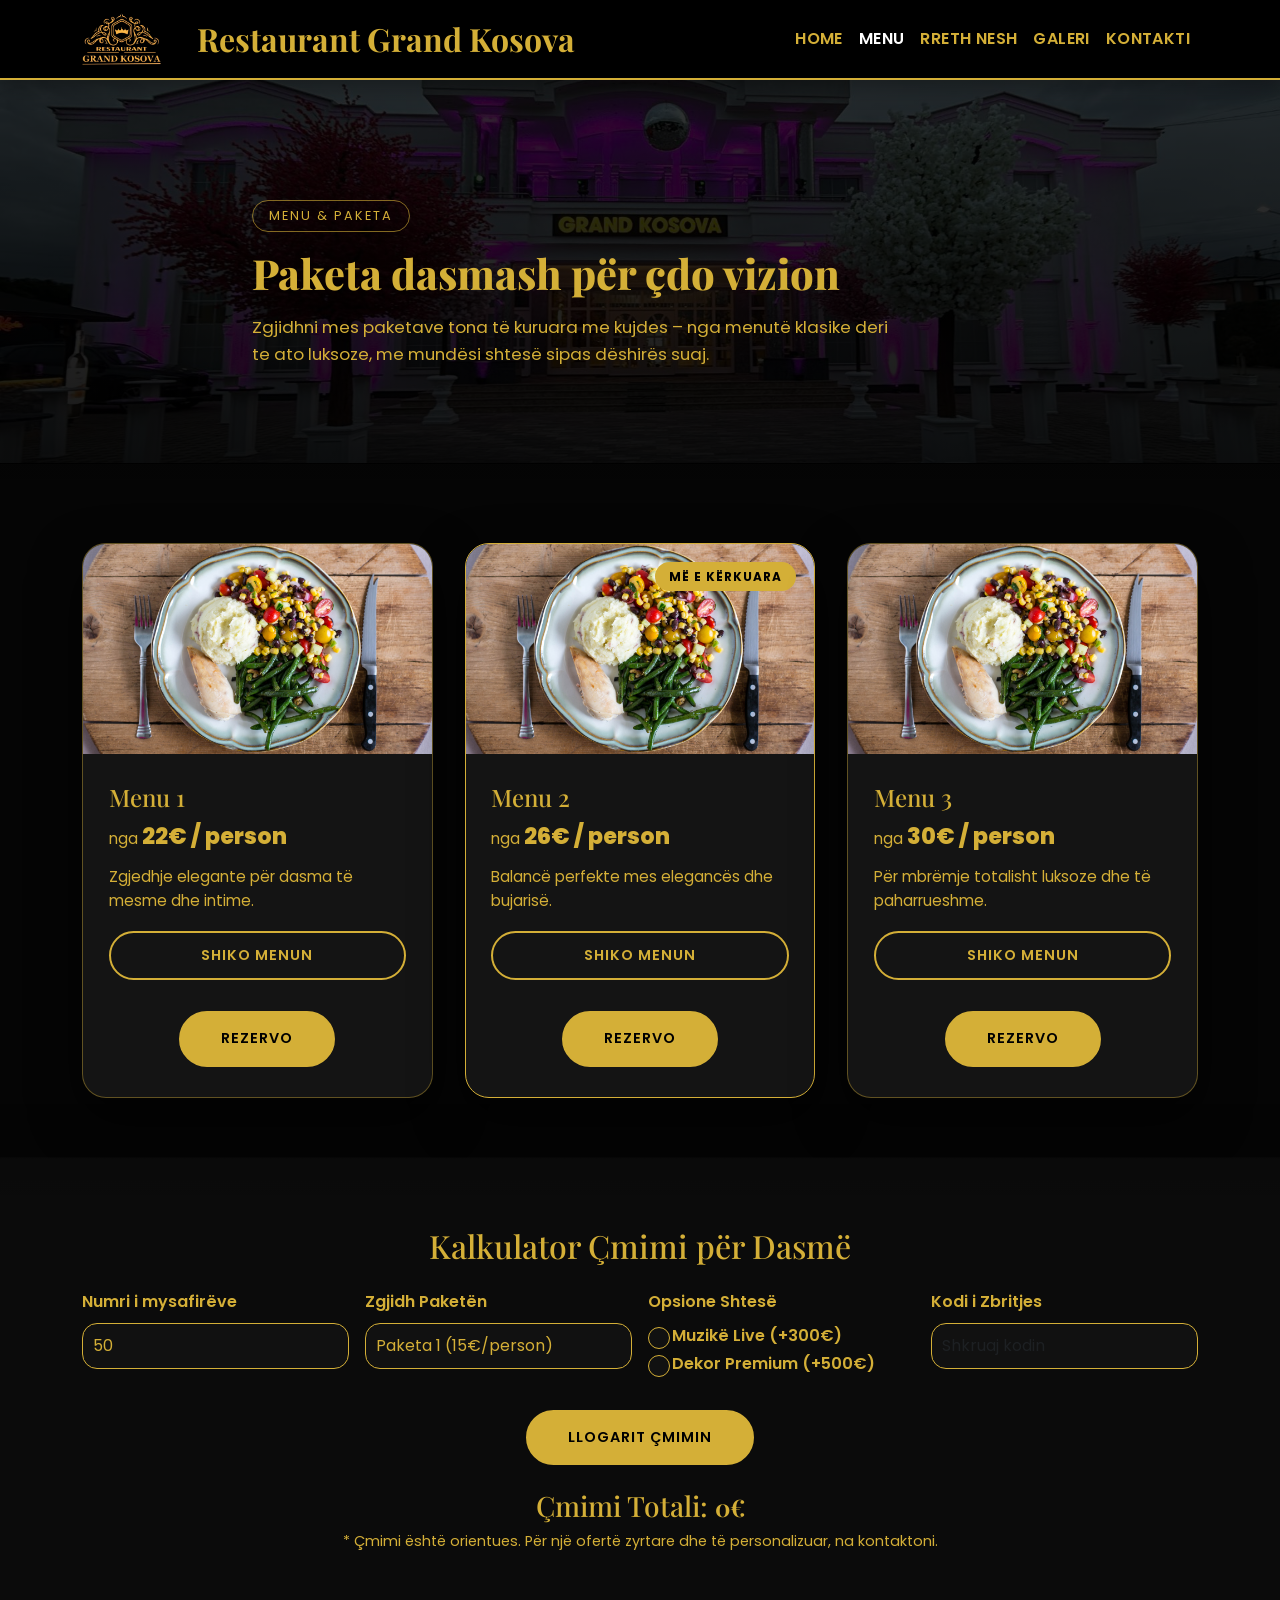
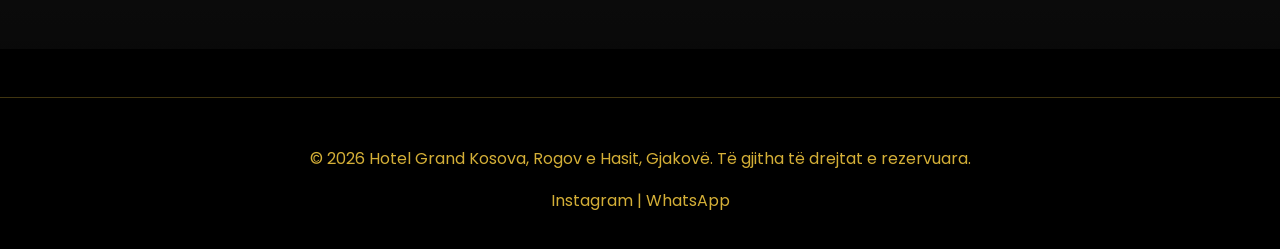
==== package.html @ 99fd27c4 "Add files via upload" ====
<!doctype html>
<html lang="sq">
  <head>
    <meta charset="UTF-8" />
    <meta name="viewport" content="width=device-width, initial-scale=1.0" />
    <title>Grand Kosova Restaurant | Menu</title>
    <link rel="icon" href="assets/images/logo.png" type="image/png" />

    <link
      href="https://cdn.jsdelivr.net/npm/bootstrap@5.3.2/dist/css/bootstrap.min.css"
      rel="stylesheet"
    />
    <link href="assets/css/styles.css" rel="stylesheet" />
    <link
      href="https://fonts.googleapis.com/css2?family=Playfair+Display:wght@400;700&family=Poppins:wght@400;500&display=swap"
      rel="stylesheet"
    />
    <script defer src="https://cdn.jsdelivr.net/npm/bootstrap@5.3.2/dist/js/bootstrap.bundle.min.js"></script>
    <link href="https://unpkg.com/aos@2.3.1/dist/aos.css" rel="stylesheet" />
    <script defer src="https://unpkg.com/aos@2.3.1/dist/aos.js"></script>


  </head>
  <body>
    <nav class="navbar navbar-expand-lg navbar-dark gk-navbar">
      <div class="container">
        <a class="navbar-brand" href="index.html">
          <img src="assets/images/logo.png" alt="Hotel Grand Kosova" />
          <h3>Restaurant Grand Kosova</h3>
        </a>
        <button
          class="navbar-toggler"
          type="button"
          data-bs-toggle="collapse"
          data-bs-target="#navbarNav"
          aria-controls="navbarNav"
          aria-expanded="false"
          aria-label="Toggle navigation"
        >
          <span class="navbar-toggler-icon"></span>
        </button>
        <div class="collapse navbar-collapse justify-content-end" id="navbarNav">
          <ul class="navbar-nav">
            <li class="nav-item"><a class="nav-link" href="index.html">Home</a></li>
            <li class="nav-item"><a class="nav-link active" href="package.html">Menu</a></li>
            <li class="nav-item"><a class="nav-link" href="about.html">Rreth Nesh</a></li>
            <li class="nav-item"><a class="nav-link" href="gallery.html">Galeri</a></li>
            <li class="nav-item"><a class="nav-link" href="contact.html">Kontakti</a></li>
          </ul>
        </div>
      </div>
    </nav>
    <div class="navbar-separator"></div>

    <!-- ========== PACKAGES HERO ========== -->
    <section class="packages-hero">
      <div class="packages-hero-overlay"></div>
      <div class="container packages-hero-content" data-aos="fade-up">
        <p class="badge-text">Menu & Paketa</p>
        <h1>Paketa dasmash për çdo vizion</h1>
        <p class="subtitle">
          Zgjidhni mes paketave tona të kuruara me kujdes – nga menutë klasike deri te ato luksoze,
          me mundësi shtesë sipas dëshirës suaj.
        </p>
      </div>
    </section>

    <!-- ========== PACKAGES LIST ========== -->
    <section class="packages-section">
      <div class="container">
        <div class="packages-grid">
          
          <article class="package-card" data-aos="fade-up">
            <div class="package-img">
              <img src="assets/images/menu.jpg" alt="Menu 1" />
            </div>
            <div class="package-content">
              <h3>Menu 1</h3>
              <p class="package-price">nga <span>22€ / person</span></p>
              <p class="package-tagline">Zgjedhje elegante për dasma të mesme dhe intime.</p>
              <button
                class="btn-outline-gold w-100 mb-3"
                type="button"
                onclick="toggleMenu('menuSilver1')"
              >
                Shiko Menun
              </button>
              <div id="menuSilver1" class="package-menu">
                <ul>
                  <li>Parapërgatitje: Sallatë mix sezoni</li>
                  <li>Menu Kryesore: Mish viçi ose peshk i freskët</li>
                  <li>Garniturë: Perime të pjekura & patate në furrë</li>
                  <li>Ëmbëlsirë: Tortë klasike dasme</li>
                  <li>Pije: Ujë, lëngje të ndryshme, verë e shtëpisë</li>
                </ul>
              </div>
              <a href="contact.html" class="btn-gold reserve-btn">Rezervo</a>
            </div>
          </article>

          <article class="package-card highlight" data-aos="fade-up" data-aos-delay="100">
            <div class="package-badge">Më e kërkuara</div>
            <div class="package-img">
              <img src="assets/images/menu.jpg" alt="Menu 2" />
            </div>
            <div class="package-content">
              <h3>Menu 2</h3>
              <p class="package-price">nga <span>26€ / person</span></p>
              <p class="package-tagline">Balancë perfekte mes elegancës dhe bujarisë.</p>
              <button
                class="btn-outline-gold w-100 mb-3"
                type="button"
                onclick="toggleMenu('menuGold')"
              >
                Shiko Menun
              </button>
              <div id="menuGold" class="package-menu">
                <ul>
                  <li>Parapërgatitje: Sallatë mix + antipasto të përzgjedhur</li>
                  <li>
                    Menu Kryesore: Mish viçi ose peshk premium + sallatë speciale e shtëpisë
                  </li>
                  <li>Ëmbëlsirë: Tortë luksoze + fruta të freskëta</li>
                  <li>Pije: Ujë, lëng, verë, pije freskuese</li>
                </ul>
              </div>
              <a href="contact.html" class="btn-gold reserve-btn">Rezervo</a>
            </div>
          </article>

          <article class="package-card" data-aos="fade-up" data-aos-delay="200">
            <div class="package-img">
              <img src="assets/images/menu.jpg" alt="Menu 3" />
            </div>
            <div class="package-content">
              <h3>Menu 3</h3>
              <p class="package-price">nga <span>30€ / person</span></p>
              <p class="package-tagline">Për mbrëmje totalisht luksoze dhe të paharrueshme.</p>
              <button
                class="btn-outline-gold w-100 mb-3"
                type="button"
                onclick="toggleMenu('menuRoyal')"
              >
                Shiko Menun
              </button>
              <div id="menuRoyal" class="package-menu">
                <ul>
                  <li>Parapërgatitje: Sallatë mix + antipasto + supë speciale</li>
                  <li>Menu Kryesore: Mish viçi ose peshk i freskët + garniturë luksoze</li>
                  <li>Ëmbëlsirë: Tortë speciale dasme + dessert shtesë + fruta</li>
                  <li>Pije: Ujë, lëng, verë, pije speciale dhe koktejle</li>
                </ul>
              </div>
              <a href="contact.html" class="btn-gold reserve-btn">Rezervo</a>
            </div>
          </article>
        </div>
      </div>
    </section>

    <!-- ========== PRICE CALCULATOR ========== -->
    <section class="calculator-section" data-aos="fade-up">
      <div class="container">
        <h2 class="text-center mb-4">Kalkulator Çmimi për Dasmë</h2>
        <form id="priceCalculator" class="row g-3 justify-content-center">
          <div class="col-md-3">
            <label for="guests" class="form-label">Numri i mysafirëve</label>
            <input type="number" id="guests" class="form-control" min="1" value="50" />
          </div>

          <div class="col-md-3">
            <label for="package" class="form-label">Zgjidh Paketën</label>
            <select id="package" class="form-select">
              <option value="15">Paketa 1 (15€/person)</option>
              <option value="20">Paketa 2 (20€/person)</option>
              <option value="30">Paketa 3 (30€/person)</option>
              <option value="0">Përzgjidh opsionet më vonë</option>
            </select>
          </div>

          <div class="col-md-3">
            <label class="form-label">Opsione Shtesë</label>
            <div class="form-check">
              <input class="form-check-input" type="checkbox" id="liveMusic" value="300" />
              <label class="form-check-label" for="liveMusic">Muzikë Live (+300€)</label>
            </div>
            <div class="form-check">
              <input class="form-check-input" type="checkbox" id="premiumDecor" value="500" />
              <label class="form-check-label" for="premiumDecor">Dekor Premium (+500€)</label>
            </div>
          </div>

          <div class="col-md-3">
            <label for="discountCode" class="form-label">Kodi i Zbritjes</label>
            <input type="text" id="discountCode" class="form-control" placeholder="Shkruaj kodin" />
          </div>

          <div class="col-md-12 text-center">
            <button type="button" class="btn btn-gold mt-3" onclick="calculatePrice()">
              Llogarit Çmimin
            </button>
          </div>
        </form>

        <div class="text-center mt-4">
          <h3>Çmimi Totali: <span id="totalPrice">0€</span></h3>
          <p class="calculator-note">
            * Çmimi është orientues. Për një ofertë zyrtare dhe të personalizuar, na kontaktoni.
          </p>
        </div>
      </div>
    </section>

    <script>
      function calculatePrice() {
        let guests = parseInt(document.getElementById("guests").value);
        let perPerson = parseInt(document.getElementById("package").value);

        let total = guests * perPerson;

        if (document.getElementById("liveMusic").checked)
          total += parseInt(document.getElementById("liveMusic").value);
        if (document.getElementById("premiumDecor").checked)
          total += parseInt(document.getElementById("premiumDecor").value);

        const code = document.getElementById("discountCode").value.trim().toUpperCase();
        let discount = 0;

        if (code.startsWith("DISC")) {
          let percent = parseInt(code.substring(4));
          if (!isNaN(percent) && percent >= 1 && percent <= 25) {
            discount = percent / 100;
          }
        }

        if (discount > 0) {
          total = total - total * discount;
        }

        document.getElementById("totalPrice").innerText = total.toFixed(2) + "€";
      }

      function toggleMenu(id) {
        const menu = document.getElementById(id);
        if (!menu) return;
        if (menu.style.display === "none" || menu.style.display === "") {
          menu.style.display = "block";
        } else {
          menu.style.display = "none";
        }
      }
    </script>

    <style>
      body {
        background-color: #000 !important;
        color: #d4af37 !important;
      }

      h1,
      h2,
      h3,
      h4,
      h5,
      h6,
      p,
      a,
      span,
      label {
        color: #d4af37 !important;
      }

      .btn-gold {
        display: inline-block;
        background-color: #d4af37 !important;
        color: #000 !important;
        padding: 0.9rem 2.5rem;
        border-radius: 50px;
        border: 2px solid #d4af37;
        font-weight: 600;
        letter-spacing: 1px;
        text-transform: uppercase;
        font-size: 0.9rem;
        transition: all 0.3s ease;
      }

      .btn-gold:hover {
        background-color: transparent !important;
        color: #d4af37 !important;
      }

      .btn-outline-gold {
        display: inline-block;
        border: 2px solid #d4af37;
        color: #d4af37;
        background-color: transparent;
        font-weight: 600;
        border-radius: 50px;
        padding: 0.7rem 1.6rem;
        font-size: 0.9rem;
        letter-spacing: 1px;
        text-transform: uppercase;
        transition: all 0.3s ease;
      }

      .btn-outline-gold:hover {
        background-color: #d4af37;
        color: #000;
      }

      /* HERO */
      .packages-hero {
        position: relative;
        padding: 120px 0 80px;
        background: url("assets/images/grand.jpg") center/cover no-repeat;
      }

      .packages-hero-overlay {
        position: absolute;
        inset: 0;
        background: linear-gradient(
          to bottom,
          rgba(0, 0, 0, 0.8),
          rgba(0, 0, 0, 0.9)
        );
      }

      .packages-hero-content {
        position: relative;
        z-index: 2;
        max-width: 800px;
      }

      .packages-hero .badge-text {
        display: inline-block;
        padding: 0.3rem 1rem;
        border-radius: 999px;
        border: 1px solid rgba(212, 175, 55, 0.6);
        font-size: 0.8rem;
        letter-spacing: 2px;
        text-transform: uppercase;
        margin-bottom: 1rem;
      }

      .packages-hero h1 {
        font-size: 2.6rem;
        font-weight: 800;
        margin-bottom: 1rem;
      }

      .packages-hero .subtitle {
        font-size: 1.05rem;
        max-width: 650px;
      }

      /* PACKAGES GRID */
      .packages-section {
        padding: 80px 0 60px;
        background: #050505;
      }

      .packages-grid {
        display: grid;
        grid-template-columns: repeat(3, minmax(0, 1fr));
        gap: 2rem;
      }

      .package-card {
        background: #141414;
        border-radius: 24px;
        overflow: hidden;
        border: 1px solid rgba(212, 175, 55, 0.4);
        box-shadow: 0 20px 50px rgba(0, 0, 0, 0.7);
        display: flex;
        flex-direction: column;
        transition: transform 0.3s ease, box-shadow 0.3s ease, border-color 0.3s ease;
      }

      .package-card.highlight {
        border-color: #d4af37;
        transform: translateY(-5px);
      }

      .package-card:hover {
        transform: translateY(-10px);
        box-shadow: 0 30px 70px rgba(212, 175, 55, 0.25);
        border-color: #d4af37;
      }

      .package-badge {
        position: absolute;
        z-index: 3;
        top: 18px;
        right: 18px;
        padding: 0.3rem 0.9rem;
        border-radius: 999px;
        background: #d4af37;
        color: #000;
        font-size: 0.75rem;
        text-transform: uppercase;
        letter-spacing: 1px;
        font-weight: 700;
      }

      .package-img {
        position: relative;
        height: 210px;
        overflow: hidden;
      }

      .package-img img {
        width: 100%;
        height: 100%;
        object-fit: cover;
        transition: transform 0.6s ease;
      }

      .package-card:hover .package-img img {
        transform: scale(1.08);
      }

      .package-content {
        padding: 1.8rem 1.6rem 1.9rem;
        flex: 1;
      }

      .package-content h3 {
        font-size: 1.5rem;
        margin-bottom: 0.5rem;
      }

      .package-price {
        margin-bottom: 0.6rem;
        font-size: 0.95rem;
      }

      .package-price span {
        font-size: 1.4rem;
        font-weight: 800;
      }

      .package-tagline {
        font-size: 0.95rem;
        margin-bottom: 1.1rem;
      }

      .reserve-btn {
        display: block;
        width: fit-content;
        margin: 0.9rem auto 0;
        text-decoration: none !important;
      }

      .reserve-btn:hover,
      .reserve-btn:focus {
        text-decoration: none !important;
      }

      .package-menu {
        display: none;
        border-radius: 14px;
        padding: 14px 14px 10px;
        margin-top: 8px;
        background-color: #000;
        border: 1px solid rgba(212, 175, 55, 0.5);
      }

      .package-menu ul {
        padding-left: 1.2rem;
        margin-bottom: 0;
      }

      .package-menu ul li {
        margin-bottom: 6px;
        font-size: 0.92rem;
        color: #f4e9c7 !important;
      }

      /* CALCULATOR */
      .calculator-section {
        padding: 70px 0 80px;
        background: #0b0b0b;
      }

      #priceCalculator input,
      #priceCalculator select {
        border-radius: 15px !important;
        border: 1.5px solid #d4af37;
        padding: 10px;
        background: #111;
        color: #d4af37;
        transition: border-color 0.3s ease, box-shadow 0.3s ease;
      }

      #priceCalculator input:focus,
      #priceCalculator select:focus {
        border-color: #b9972f;
        box-shadow: 0 0 5px rgba(217, 175, 55, 0.5);
        outline: none;
      }

      #priceCalculator label {
        font-weight: 600;
      }

      #totalPrice {
        font-weight: 700;
        color: #d4af37;
        font-size: 1.5rem;
      }

      .calculator-note {
        font-size: 0.9rem;
        margin-top: 0.5rem;
      }

      /* FOOTER DARK */
      .bg-light {
        background-color: #000 !important;
      }

      .text-dark {
        color: #d4af37 !important;
      }

      footer {
        border-top: 1px solid rgba(212, 175, 55, 0.3);
      }

      footer p,
      footer a {
        color: #d4af37 !important;
      }

      footer a:hover {
        color: #b8962e !important;
      }

      /* RESPONSIVE */
      @media (max-width: 991px) {
        .packages-hero {
          padding-top: 110px;
          padding-bottom: 70px;
        }

        .packages-hero h1 {
          font-size: 2.2rem;
        }

        .packages-grid {
          grid-template-columns: repeat(2, minmax(0, 1fr));
        }
      }

      @media (max-width: 768px) {
        .packages-grid {
          grid-template-columns: minmax(0, 1fr);
        }

        .package-img {
          height: 190px;
        }

        .packages-section {
          padding: 60px 0 50px;
        }
      }
    </style>

    <footer class="bg-light text-dark pt-5 mt-5">
      <div class="container text-center">
        <p>
          © <span id="footerYear"></span> Hotel Grand Kosova, Rogov e Hasit, Gjakovë. Të gjitha të
          drejtat e rezervuara.
        </p>
        <p>
          <a href="https://www.instagram.com/grandkosova" target="_blank" rel="noreferrer"
            >Instagram</a
          >
          |
          <a href="https://api.whatsapp.com/send?phone=38349619090" target="_blank" rel="noreferrer">WhatsApp</a>
        </p>
      </div>
    </footer>
    <script>
      const footerYear = document.getElementById("footerYear");
      if (footerYear) footerYear.textContent = String(new Date().getFullYear());
      document.addEventListener("DOMContentLoaded", function () {
        if (window.AOS) {
          AOS.init({
            duration: 900,
            once: true,
            offset: 80,
          });
        }
      });
    </script>
  </body>
</html>
---- assets/css/styles.css ----
/* --------------------- BASE --------------------- */
:root {
    --gk-ease: cubic-bezier(0.22, 1, 0.36, 1);
    --gk-fast: 180ms;
    --gk-normal: 300ms;
    --gk-gold: #d4af37;
}

html {
    scroll-behavior: smooth;
}

body {
    font-family: 'Poppins', sans-serif;
    color: #d7bc64;
    line-height: 1.6;
    text-rendering: optimizeLegibility;
    -webkit-font-smoothing: antialiased;
}

::selection {
    background: rgba(212, 175, 55, 0.3);
    color: #fff;
}

h1, h2, h3, h4, h5 {
    font-family: 'Playfair Display', serif;
    color: #2c2c2c;
}

/* --------------------- BUTTONS --------------------- */
.btn-gold {
    background-color: #bfa160;
    color: #fff;
    border-radius: 50px;
    padding: 0.6rem 1.8rem;
    font-weight: 500;
    transition: 0.3s;
}

.btn-gold:hover {
    background-color: #a78f44;
    color: #fff;
    transform: translateY(-2px);
}

/* --------------------- NAVBAR --------------------- */

/* --------------------- HERO --------------------- */
.hero {
    text-shadow: 2px 2px 10px rgba(0,0,0,0.4);
}

/* --------------------- SECTIONS --------------------- */
section {
    padding: 0px 0;
}

/* --------------------- CARDS --------------------- */
.card {
    border: none;
    border-radius: 10px;
    transition: 0.4s;
}

.card:hover {
    transform: translateY(-5px);
    box-shadow: 0 10px 25px rgba(0,0,0,0.15);
}

.card-title {
    font-family: 'Playfair Display', serif;
    font-weight: 700;
    color: #2c2c2c;
}

/* --------------------- GALLERY --------------------- */
.gallery img {
    border-radius: 10px;
    transition: 0.3s;
}

.gallery img:hover {
    transform: scale(1.05);
    box-shadow: 0 10px 20px rgba(0,0,0,0.2);
}

/* --------------------- FOOTER --------------------- */
footer {
    background-color: #f8f8f8;
    padding: 40px 0;
}

footer a {
    color: #bfa160;
    text-decoration: none;
}

footer a:hover {
    text-decoration: underline;
}

/* --------------------- FORM --------------------- */
input, textarea {
    border-radius: 10px;
    border: 1px solid #ccc;
    padding: 0.7rem;
    transition: 0.3s;
}

input:focus, textarea:focus {
    border-color: #bfa160;
    outline: none;
}

/* --------------------- RESPONSIVE --------------------- */
@media (max-width: 768px){
    .hero h1 {
        font-size: 2rem;
    }
    .hero p {
        font-size: 1.1rem;
    }


    .logo-img{
    height:45px;
    width:auto;
}

.logo-text{
    font-size:18px;
    font-weight:600;
    color:#d4af37;
    letter-spacing:1px;
    white-space:nowrap;
}

}

body.home-page {

    background-color: #2d83d9;
}

/* RESET */
* {
    margin: 0;
    padding: 0;
    box-sizing: border-box;
}

html, body {
    margin: 0;
    padding: 0;
    background: #000;
}

/* Seksioni para footer */
.cta-section {
    margin-bottom: 0 !important;
    padding-bottom: 0 !important;
    background: transparent !important;
}

/* Hiq margin nga elementi i fundit brenda seksionit */
.cta-section *:last-child {
    margin-bottom: 0 !important;
}

/* Footer */
footer {
    margin-top: 0 !important;
    background: #000;
    padding-top: 40px;
    padding-bottom: 20px;
}


/* CSS qe e ke tash */
body {
   background:black;
}

/* kodet tjera ... */


/* --------------------- GK NAVBAR SHARED --------------------- */
.gk-navbar {
    background: #000 !important;
    border-bottom: 2px solid #d4af37;
    box-shadow: 0 6px 20px rgba(0, 0, 0, 0.35);
    padding: 0.5rem 0;
    position: -webkit-sticky;
    position: sticky;
    top: 0;
    z-index: 2000;
}

.gk-navbar .container {
    display: flex;
    align-items: center;
    flex-wrap: nowrap;
}

.gk-navbar .navbar-brand {
    display: flex;
    align-items: center;
    gap: 0.65rem;
    margin-right: auto;
    min-width: 0;
    font-family: 'Playfair Display', serif;
}

.gk-navbar .navbar-brand img {
    height: 52px;
    width: auto;
    margin-right: 25px;
}

.gk-navbar .navbar-brand h3 {
    margin: 0;
    color: #d4af37;
    font-size: 2rem;
    line-height: 1.2;
    font-family: 'Playfair Display', serif;
    font-weight: 700;
    letter-spacing: 0 !important;
    text-transform: none !important;
    white-space: nowrap;
}

.gk-navbar .navbar-toggler {
    margin-left: auto;
    border: 1px solid #d4af37;
    padding: 0.45rem 0.65rem;
}

.gk-navbar .navbar-toggler:focus {
    box-shadow: 0 0 0 0.2rem rgba(212, 175, 55, 0.25);
}

.gk-navbar .navbar-toggler-icon {
    background-image: url("data:image/svg+xml,%3csvg xmlns='http://www.w3.org/2000/svg' viewBox='0 0 30 30'%3e%3cpath stroke='%23d4af37' stroke-linecap='round' stroke-miterlimit='10' stroke-width='2' d='M4 7h22M4 15h22M4 23h22'/%3e%3c/svg%3e");
    width: 1.5em;
    height: 1.5em;
    background-color: transparent;
}

.gk-navbar .navbar-toggler-icon::before,
.gk-navbar .navbar-toggler-icon::after {
    content: none;
}

.gk-navbar .navbar-nav .nav-link {
    color: #d4af37 !important;
    font-weight: 600;
    letter-spacing: 0.4px;
    text-transform: uppercase;
    margin-left: 0 !important;
}

.gk-navbar .navbar-nav {
    align-items: center;
}

.gk-navbar .navbar-nav .nav-link:hover,
.gk-navbar .navbar-nav .nav-link.active,
.gk-navbar .navbar-nav .show > .nav-link {
    color: #fff !important;
}

/* --------------------- PREMIUM MICRO-INTERACTIONS --------------------- */
.btn-gold,
.btn-outline-gold,
.btn-gold-small {
    transition: transform var(--gk-fast) var(--gk-ease),
        box-shadow var(--gk-normal) var(--gk-ease),
        background-color var(--gk-normal) var(--gk-ease),
        color var(--gk-normal) var(--gk-ease),
        border-color var(--gk-normal) var(--gk-ease);
}

.btn-gold:focus-visible,
.btn-outline-gold:focus-visible,
.btn-gold-small:focus-visible,
.gk-navbar .navbar-toggler:focus-visible,
a:focus-visible,
button:focus-visible {
    outline: 2px solid var(--gk-gold);
    outline-offset: 2px;
}

.btn-gold:hover,
.btn-outline-gold:hover,
.btn-gold-small:hover {
    box-shadow: 0 10px 24px rgba(0, 0, 0, 0.24);
}

.gk-navbar .navbar-brand img {
    transition: transform var(--gk-normal) var(--gk-ease);
}

.gk-navbar .navbar-brand:hover img {
    transform: scale(1.04);
}

.gk-navbar .navbar-nav .nav-link {
    transition: color var(--gk-fast) var(--gk-ease), opacity var(--gk-fast) var(--gk-ease);
}

img, video {
    max-width: 100%;
    height: auto;
}

/* Accessibility + smoother low-end performance */
@media (prefers-reduced-motion: reduce) {
    html {
        scroll-behavior: auto;
    }

    *, *::before, *::after {
        animation: none !important;
        transition: none !important;
    }
}

/* --------------------- SEAMLESS SECTION FLOW --------------------- */
section {
    position: relative;
    overflow: clip;
}

/* Keep adjacent sections visually merged */
section + section {
    margin-top: -1px;
}

/* Soft blend from previous section into current */
section + section::before {
    content: "";
    position: absolute;
    top: 0;
    left: 0;
    right: 0;
    height: 56px;
    background: linear-gradient(to bottom, rgba(0, 0, 0, 0.14), rgba(0, 0, 0, 0));
    pointer-events: none;
    z-index: 1;
}

/* Soft blend from current section into next */
section::after {
    content: "";
    position: absolute;
    bottom: -1px;
    left: 0;
    right: 0;
    height: 56px;
    background: linear-gradient(to bottom, rgba(0, 0, 0, 0), rgba(0, 0, 0, 0.16));
    pointer-events: none;
    z-index: 1;
}

/* Keep section content above transition layers */
section > .container,
section > .container-fluid,
section > div {
    position: relative;
    z-index: 2;
}

@media (max-width: 991px) {
    .gk-navbar {
        position: -webkit-sticky !important;
        position: sticky !important;
        top: 0;
    }

    .gk-navbar .container {
        flex-wrap: wrap;
    }

    .gk-navbar .navbar-brand h3 {
        font-size: 1rem;
    }

    .gk-navbar .navbar-brand img {
        height: 44px;
    }

    .gk-navbar .navbar-collapse {
        flex-basis: 100%;
        margin-top: 0.65rem;
        background: #000;
        border: 1px solid rgba(212, 175, 55, 0.35);
        border-radius: 10px;
        padding: 0.65rem 0.8rem;
    }

    section + section::before,
    section::after {
        height: 34px;
    }
}
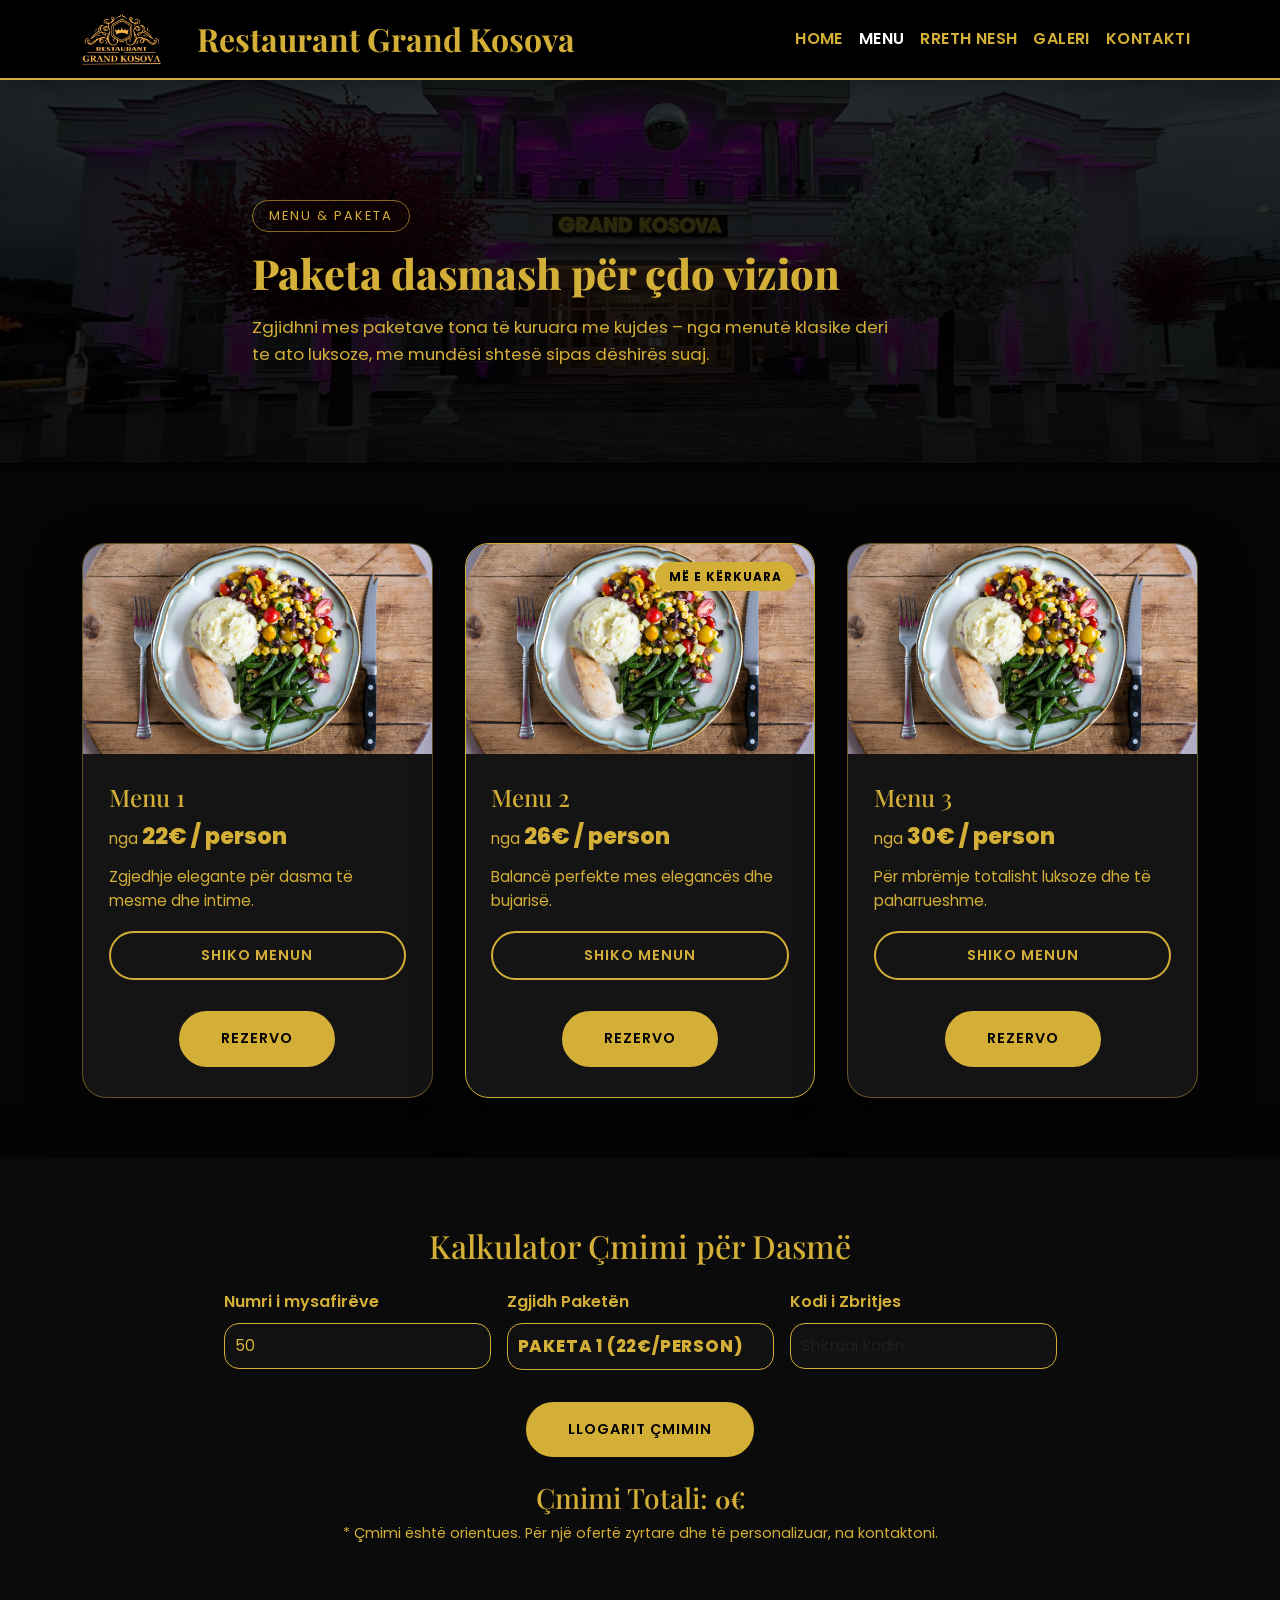
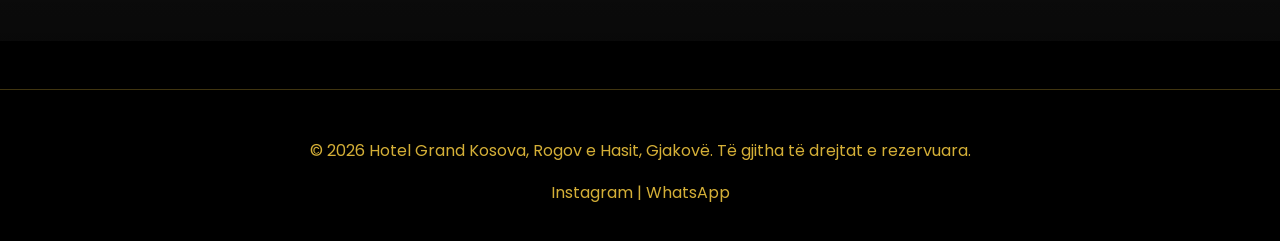
==== commit 92f9bf09: "Update package options and add custom price input" ====
--- a/package.html
+++ b/package.html
@@ -171,22 +171,25 @@
           <div class="col-md-3">
             <label for="package" class="form-label">Zgjidh Paketën</label>
             <select id="package" class="form-select">
-              <option value="15">Paketa 1 (15€/person)</option>
-              <option value="20">Paketa 2 (20€/person)</option>
+              <option value="22">Paketa 1 (22€/person)</option>
+              <option value="26">Paketa 2 (26€/person)</option>
               <option value="30">Paketa 3 (30€/person)</option>
               <option value="0">Përzgjidh opsionet më vonë</option>
+              <option value="custom">Çmim sipas ofertës (€/person)</option>
             </select>
-          </div>
-
-          <div class="col-md-3">
-            <label class="form-label">Opsione Shtesë</label>
-            <div class="form-check">
-              <input class="form-check-input" type="checkbox" id="liveMusic" value="300" />
-              <label class="form-check-label" for="liveMusic">Muzikë Live (+300€)</label>
-            </div>
-            <div class="form-check">
-              <input class="form-check-input" type="checkbox" id="premiumDecor" value="500" />
-              <label class="form-check-label" for="premiumDecor">Dekor Premium (+500€)</label>
+
+            <div id="customPriceWrap" class="custom-price-wrap" style="display: none; margin-top: 10px;">
+              <label for="customPrice" class="form-label" style="margin-bottom: 6px;">
+                Shkruaj çmimin për person
+              </label>
+              <input
+                type="number"
+                id="customPrice"
+                class="form-control"
+                min="0"
+                step="0.5"
+                placeholder="p.sh. 25"
+              />
             </div>
           </div>
 
@@ -214,14 +217,18 @@
     <script>
       function calculatePrice() {
         let guests = parseInt(document.getElementById("guests").value);
-        let perPerson = parseInt(document.getElementById("package").value);
+        const packageValue = document.getElementById("package").value;
+
+        let perPerson = 0;
+        if (packageValue === "custom") {
+          perPerson = parseFloat(document.getElementById("customPrice").value);
+        } else {
+          perPerson = parseFloat(packageValue);
+        }
+
+        if (isNaN(perPerson) || perPerson < 0) perPerson = 0;
 
         let total = guests * perPerson;
-
-        if (document.getElementById("liveMusic").checked)
-          total += parseInt(document.getElementById("liveMusic").value);
-        if (document.getElementById("premiumDecor").checked)
-          total += parseInt(document.getElementById("premiumDecor").value);
 
         const code = document.getElementById("discountCode").value.trim().toUpperCase();
         let discount = 0;
@@ -239,6 +246,22 @@
 
         document.getElementById("totalPrice").innerText = total.toFixed(2) + "€";
       }
+
+      function syncCustomPriceUI() {
+        const packageSelect = document.getElementById("package");
+        const wrap = document.getElementById("customPriceWrap");
+        if (!packageSelect || !wrap) return;
+
+        wrap.style.display = packageSelect.value === "custom" ? "block" : "none";
+      }
+
+      document.addEventListener("DOMContentLoaded", function () {
+        const packageSelect = document.getElementById("package");
+        if (!packageSelect) return;
+
+        syncCustomPriceUI();
+        packageSelect.addEventListener("change", syncCustomPriceUI);
+      });
 
       function toggleMenu(id) {
         const menu = document.getElementById(id);
@@ -497,6 +520,34 @@
         border-color: #b9972f;
         box-shadow: 0 0 5px rgba(217, 175, 55, 0.5);
         outline: none;
+      }
+
+      /* Custom client price input styling */
+      .custom-price-wrap input {
+        border-radius: 15px !important;
+        border: 1.5px solid #d4af37 !important;
+        background: #111 !important;
+        color: #d4af37 !important;
+      }
+
+      .custom-price-wrap input:focus {
+        border-color: #b9972f !important;
+        box-shadow: 0 0 5px rgba(217, 175, 55, 0.5) !important;
+        outline: none;
+      }
+
+      /* Make calculator package dropdown match the "menu price" look */
+      #priceCalculator select {
+        font-weight: 800;
+        font-size: 1.05rem;
+        letter-spacing: 0.8px;
+        text-transform: uppercase;
+        color: #d4af37 !important;
+      }
+
+      #priceCalculator select option {
+        background: #111;
+        color: #d4af37;
       }
 
       #priceCalculator label {
